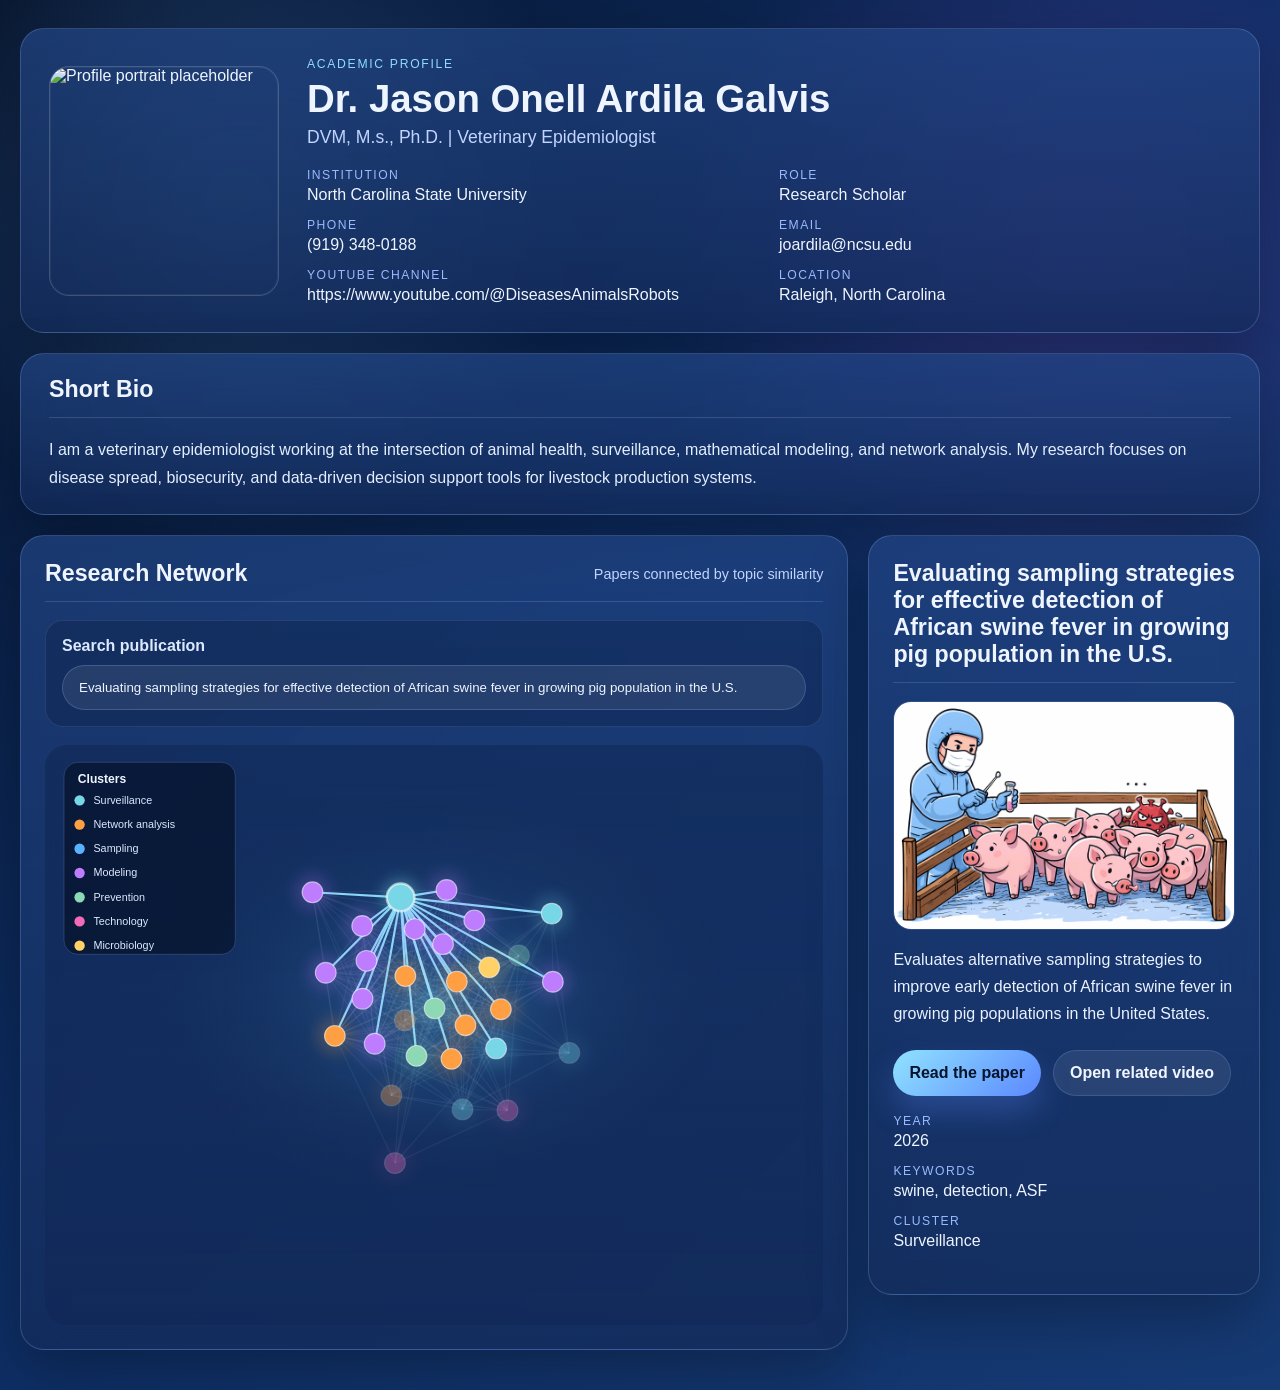
==== index.html @ 54c3e179 "First commit of my CV website" ====
<!DOCTYPE html>
<html lang="en">
<head>
  <meta charset="UTF-8" />
  <meta name="viewport" content="width=device-width, initial-scale=1.0" />
  <title>Academic Research Network</title>
  <meta name="description" content="Interactive academic profile website with a publication network and details panel." />
  <link rel="icon" type="image/png" href="assets/images/favicon.png" />
  <link rel="stylesheet" href="assets/css/main.css" />
</head>
<body>
  <div class="site-shell">
    <header class="hero-card">
      <div class="hero-photo-wrap">
        <img src="assets/images/profile_cv.png" alt="Profile portrait placeholder" class="hero-photo" />
      </div>

      <div class="hero-meta">
        <p class="eyebrow">Academic profile</p>
        <h1>Dr. Jason Onell Ardila Galvis</h1>
        <p class="hero-role">DVM, M.s., Ph.D. | Veterinary Epidemiologist</p>

        <div class="info-grid">
          <div>
            <span class="label">Institution</span>
            <span>North Carolina State University</span>
          </div>
          <div>
            <span class="label">Role</span>
            <span>Research Scholar</span>
          </div>
          <div>
            <span class="label">Phone</span>
            <span>(919) 348-0188</span>
          </div>
          <div>
            <span class="label">Email</span>
            <span>joardila@ncsu.edu</span>
          </div>
          <div>
            <span class="label">Youtube channel</span>
            <span>https://www.youtube.com/@DiseasesAnimalsRobots</span>
          </div>
          <div>
            <span class="label">Location</span>
            <span>Raleigh, North Carolina</span>
          </div>
        </div>
      </div>
    </header>

    <section class="bio-card">
      <div class="section-heading">
        <h2>Short Bio</h2>
      </div>
      <p>
        I am a veterinary epidemiologist working at the intersection of animal health, surveillance,
        mathematical modeling, and network analysis. My research focuses on disease spread,
        biosecurity, and data-driven decision support tools for livestock production systems.
      </p>
    </section>

    <main class="content-grid">
      <section class="network-card">
        <div class="section-heading section-heading-split">
          <h2>Research Network</h2>
          <span class="mini-note">Papers connected by topic similarity</span>
        </div>

        <div class="controls-grid">
          <div class="control-block">
            <label for="publication-search">Search publication</label>
            <input
              id="publication-search"
              name="publication-search"
              type="search"
              list="publication-options"
              placeholder="Type a paper title"
              autocomplete="off"
            />
            <datalist id="publication-options"></datalist>
          </div>

        </div>

        <div class="network-stage">
          <div id="network-tooltip" class="network-tooltip" aria-hidden="true"></div>
          <svg id="network-svg" viewBox="0 0 900 580" role="img" aria-label="Interactive publication network"></svg>
        </div>
      </section>

      <aside class="details-card" id="details-panel">
        <div class="section-heading">
          <h2 id="detail-title">Paper title</h2>
        </div>

        <img id="detail-figure" loading="lazy" src="assets/images/paper-01.png" alt="Selected paper figure. Click to open full-resolution view" class="detail-figure" />

        <p id="detail-summary" class="detail-summary"></p>

        <div class="detail-links">
          <a id="detail-paper-link" href="#" target="_blank" rel="noreferrer" class="button-primary">Read the paper</a>
          <a id="detail-video-link" href="#" target="_blank" rel="noreferrer" class="button-secondary">Open related video</a>
        </div>

        <div class="meta-list">
          <div><span class="label">Year</span><span id="detail-year"></span></div>
          <div><span class="label">Keywords</span><span id="detail-tags"></span></div>
          <div><span class="label">Cluster</span><span id="detail-cluster"></span></div>
        </div>

      </aside>
    </main>
  </div>

  <script src="assets/js/data.js"></script>
  <script src="assets/js/network.js"></script>
  <script src="assets/js/main.js"></script>
</body>
</html>
---- assets/css/main.css ----
:root {
  --bg-1: #07142c;
  --bg-2: #0d2d63;
  --bg-3: #163a74;
  --panel: rgba(24, 52, 106, 0.72);
  --panel-strong: rgba(30, 60, 118, 0.94);
  --border: rgba(164, 194, 255, 0.22);
  --text: #eff5ff;
  --muted: #c2d4ff;
  --accent: #8edcff;
  --accent-2: #6aa1ff;
  --shadow: 0 22px 60px rgba(0, 0, 0, 0.28);
  --radius-xl: 24px;
  --radius-lg: 18px;
  --radius-md: 12px;
  --font-sans: Inter, "Segoe UI", Roboto, Helvetica, Arial, sans-serif;
}

* { box-sizing: border-box; }
html, body { margin: 0; min-height: 100%; }
body {
  font-family: var(--font-sans);
  color: var(--text);
  background:
    radial-gradient(circle at 18% 14%, rgba(101, 172, 255, 0.24), transparent 22%),
    radial-gradient(circle at 84% 18%, rgba(193, 81, 255, 0.18), transparent 26%),
    linear-gradient(135deg, var(--bg-1), var(--bg-2) 45%, var(--bg-3));
}

a { color: inherit; }
img { display: block; max-width: 100%; }

.site-shell {
  width: min(1400px, calc(100% - 40px));
  margin: 28px auto 40px;
}

.hero-card,
.bio-card,
.network-card,
.details-card {
  background: linear-gradient(180deg, rgba(34, 70, 134, 0.68), rgba(20, 43, 90, 0.72));
  border: 1px solid var(--border);
  border-radius: var(--radius-xl);
  box-shadow: var(--shadow);
  backdrop-filter: blur(18px);
}

.hero-card {
  display: grid;
  grid-template-columns: 230px 1fr;
  gap: 28px;
  padding: 28px;
  align-items: center;
}

.hero-photo-wrap {
  width: 100%;
  border-radius: 20px;
  overflow: hidden;
  border: 1px solid rgba(255, 255, 255, 0.18);
  box-shadow: inset 0 0 0 1px rgba(255, 255, 255, 0.06);
}

.hero-photo {
  width: 100%;
  aspect-ratio: 1 / 1;
  object-fit: cover;
}

.eyebrow {
  margin: 0 0 8px;
  color: var(--accent);
  text-transform: uppercase;
  letter-spacing: 0.14em;
  font-size: 0.76rem;
}

h1 {
  margin: 0 0 8px;
  font-size: clamp(2rem, 3vw, 3.2rem);
  line-height: 1.05;
}

.hero-role {
  margin: 0 0 20px;
  color: var(--muted);
  font-size: 1.1rem;
}

.info-grid {
  display: grid;
  grid-template-columns: repeat(2, minmax(220px, 1fr));
  gap: 14px 20px;
}

.info-grid > div,
.meta-list > div {
  display: flex;
  flex-direction: column;
  gap: 4px;
}

.label {
  font-size: 0.76rem;
  text-transform: uppercase;
  letter-spacing: 0.12em;
  color: #9abaff;
}

.bio-card {
  margin-top: 20px;
  padding: 22px 28px;
}

.bio-card p {
  margin: 0;
  line-height: 1.75;
  color: #e3eeff;
}

.content-grid {
  margin-top: 20px;
  display: grid;
  grid-template-columns: minmax(0, 1.65fr) minmax(320px, 0.78fr);
  gap: 20px;
  align-items: start;
}

.network-card { padding: 24px; }
.details-card { padding: 24px; position: sticky; top: 20px; }

.section-heading {
  display: flex;
  align-items: center;
  justify-content: space-between;
  gap: 12px;
  margin-bottom: 18px;
  padding-bottom: 14px;
  border-bottom: 1px solid rgba(184, 206, 255, 0.18);
}

.section-heading h2 {
  margin: 0;
  font-size: 1.45rem;
}

.mini-note {
  color: var(--muted);
  font-size: 0.9rem;
}

.controls-grid {
  display: grid;
  grid-template-columns: 1fr;
  gap: 16px;
  margin-bottom: 18px;
}

.control-block {
  padding: 16px;
  border-radius: var(--radius-lg);
  background: rgba(10, 24, 54, 0.28);
  border: 1px solid rgba(167, 198, 255, 0.12);
}

.control-block label {
  display: block;
  margin-bottom: 10px;
  color: #dce9ff;
  font-weight: 600;
}

input[type="search"] {
  width: 100%;
  border: 1px solid rgba(159, 194, 255, 0.22);
  border-radius: 999px;
  background: rgba(255, 255, 255, 0.08);
  color: var(--text);
  padding: 14px 16px;
  outline: none;
}

input[type="search"]::placeholder { color: rgba(225, 236, 255, 0.58); }


.network-stage {
  position: relative;
  min-height: 580px;
  border-radius: 22px;
  background:
    radial-gradient(circle at 50% 45%, rgba(77, 195, 255, 0.09), transparent 26%),
    linear-gradient(180deg, rgba(7, 22, 54, 0.28), rgba(8, 20, 48, 0.1));
  overflow: hidden;
}

#network-svg {
  width: 100%;
  height: auto;
  display: block;
}

.network-edge {
  stroke: rgba(198, 221, 255, 0.35);
  stroke-width: 1.5;
  transition: opacity 0.2s ease, stroke-width 0.2s ease, stroke 0.2s ease;
}
.network-edge.is-active {
  stroke: rgba(146, 224, 255, 0.95);
  stroke-width: 2.5;
}
.network-edge.is-muted { opacity: 0.18; }

.network-node-glow {
  filter: blur(8px);
  pointer-events: none;
}

.network-node {
  stroke: rgba(255, 255, 255, 0.58);
  stroke-width: 1.25;
  cursor: pointer;
  transition: transform 0.2s ease, opacity 0.2s ease, stroke-width 0.2s ease;
}
.network-node:hover,
.network-node.is-selected {
  stroke-width: 2.8;
}
.network-node.is-muted { opacity: 0.32; }


.network-legend-box {
  fill: rgba(7, 18, 42, 0.7);
  stroke: rgba(165, 198, 255, 0.22);
  stroke-width: 1;
}

.network-legend-title {
  fill: #eff5ff;
  font-size: 14px;
  font-weight: 700;
}

.network-legend-label {
  fill: #dbe8ff;
  font-size: 12.5px;
}

.network-tooltip {
  position: absolute;
  z-index: 3;
  padding: 10px 12px;
  border-radius: 12px;
  background: rgba(8, 14, 34, 0.9);
  border: 1px solid rgba(150, 191, 255, 0.28);
  color: #fff;
  font-size: 0.92rem;
  max-width: 280px;
  line-height: 1.35;
  box-shadow: 0 16px 38px rgba(0, 0, 0, 0.28);
  opacity: 0;
  transform: translateY(8px);
  pointer-events: none;
  transition: opacity 0.16s ease, transform 0.16s ease;
}
.network-tooltip.is-visible {
  opacity: 1;
  transform: translateY(0);
}

.detail-figure {
  width: 100%;
  border-radius: 18px;
  border: 1px solid rgba(171, 201, 255, 0.15);
  margin-bottom: 16px;
}

.detail-summary {
  color: #eaf2ff;
  line-height: 1.7;
  min-height: 86px;
}

.detail-links {
  display: flex;
  flex-wrap: wrap;
  gap: 12px;
  margin: 18px 0;
}

.button-primary,
.button-secondary {
  display: inline-flex;
  align-items: center;
  justify-content: center;
  min-height: 46px;
  padding: 0 16px;
  border-radius: 999px;
  text-decoration: none;
  font-weight: 700;
  transition: transform 0.2s ease, box-shadow 0.2s ease;
}
.button-primary {
  background: linear-gradient(135deg, #90e3ff, #5b88ff);
  color: #07142c;
  box-shadow: 0 16px 30px rgba(91, 136, 255, 0.28);
}
.button-secondary {
  background: rgba(255, 255, 255, 0.08);
  border: 1px solid rgba(158, 193, 255, 0.18);
}
.button-primary:hover,
.button-secondary:hover { transform: translateY(-1px); }

.meta-list {
  display: grid;
  grid-template-columns: 1fr;
  gap: 14px;
  margin-top: 6px;
  margin-bottom: 20px;
}


@media (max-width: 1080px) {
  .content-grid { grid-template-columns: 1fr; }
  .details-card { position: static; }
}

@media (max-width: 760px) {
  .site-shell { width: min(100% - 24px, 1400px); }
  .hero-card {
    grid-template-columns: 1fr;
    text-align: center;
  }
  .hero-photo-wrap {
    width: min(220px, 100%);
    margin: 0 auto;
  }
  .info-grid,
  .controls-grid { grid-template-columns: 1fr; }
}
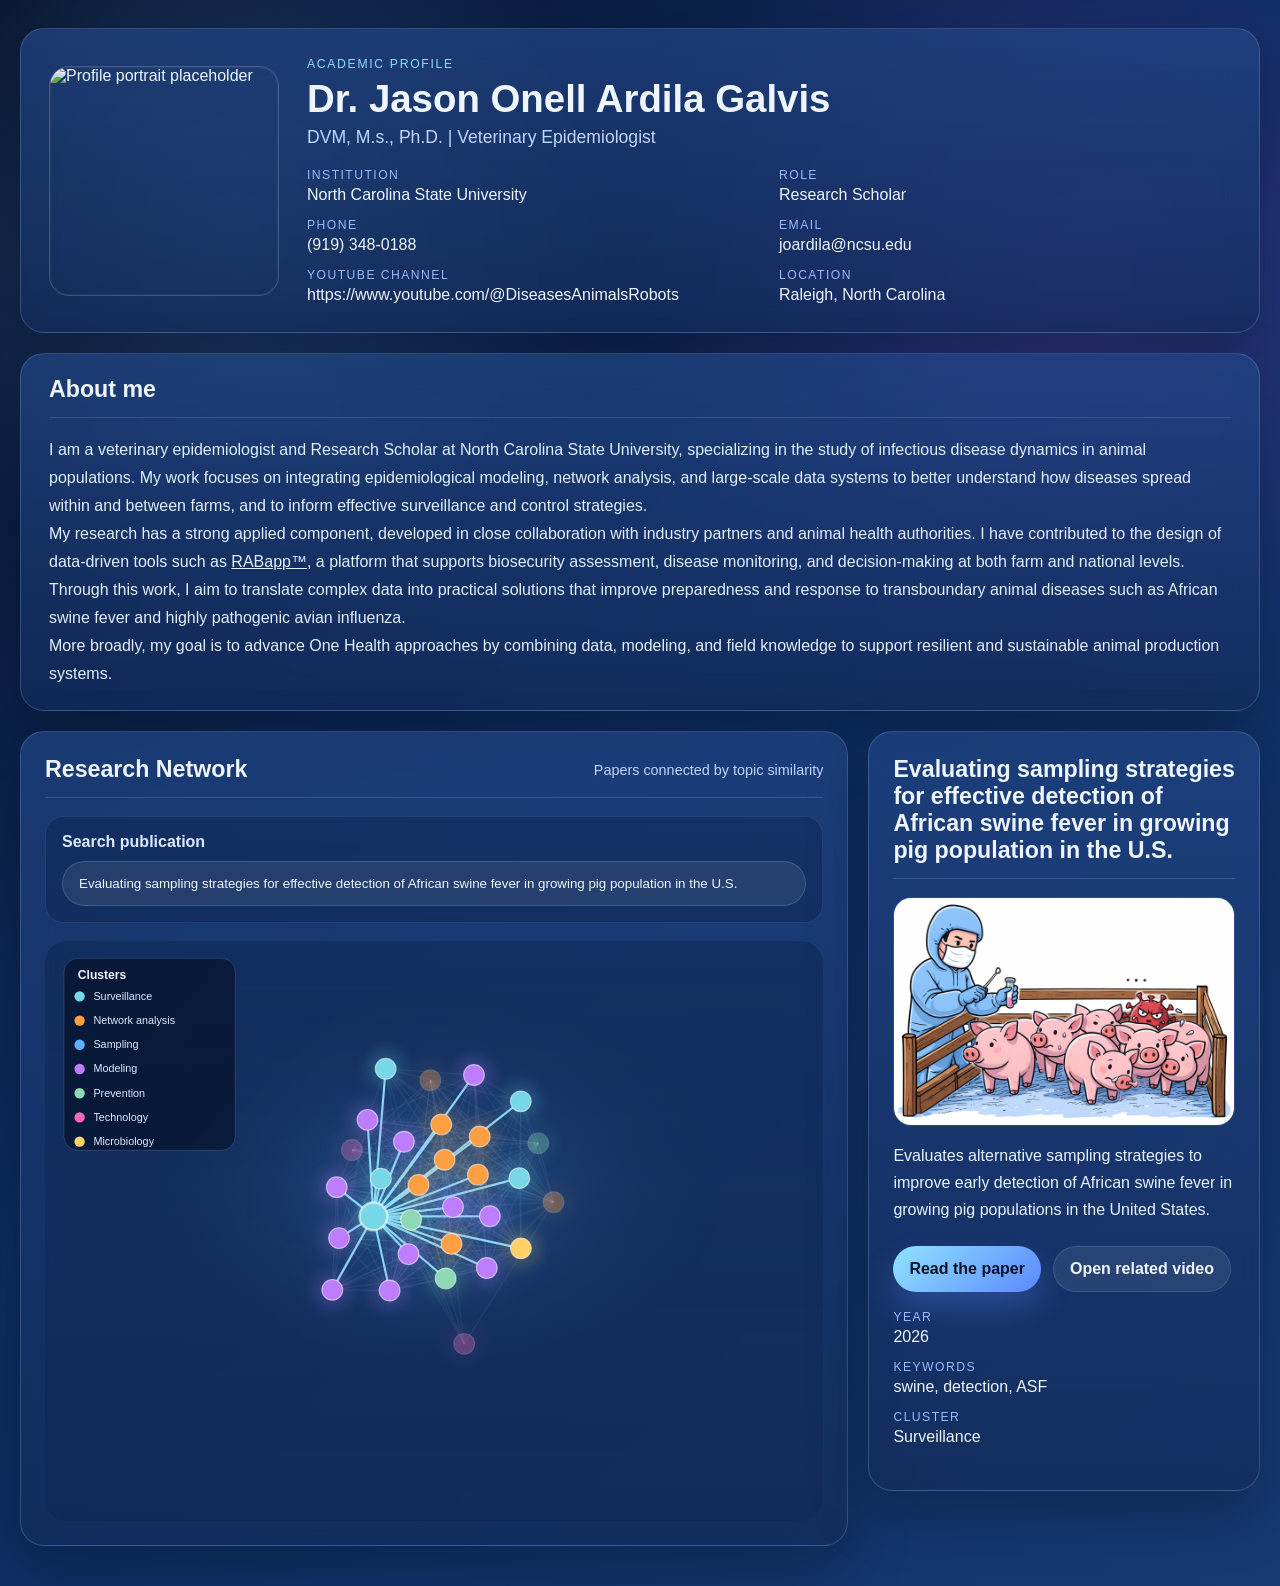
==== commit 12b5f2ed: "added about me" ====
--- a/index.html
+++ b/index.html
@@ -51,13 +51,19 @@
 
     <section class="bio-card">
       <div class="section-heading">
-        <h2>Short Bio</h2>
+        <h2>About me</h2>
       </div>
       <p>
-        I am a veterinary epidemiologist working at the intersection of animal health, surveillance,
-        mathematical modeling, and network analysis. My research focuses on disease spread,
-        biosecurity, and data-driven decision support tools for livestock production systems.
-      </p>
+      I am a veterinary epidemiologist and Research Scholar at North Carolina State University, specializing in the study of infectious disease dynamics in animal populations. My work focuses on integrating epidemiological modeling, network analysis, and large-scale data systems to better understand how diseases spread within and between farms, and to inform effective surveillance and control strategies.
+    </p>
+    <p>
+      My research has a strong applied component, developed in close collaboration with industry partners and animal health authorities. I have contributed to the design of data-driven tools such as 
+      <a href="https://rabapp.org/" target="_blank" rel="noopener noreferrer">RABapp™</a>, 
+      a platform that supports biosecurity assessment, disease monitoring, and decision-making at both farm and national levels. Through this work, I aim to translate complex data into practical solutions that improve preparedness and response to transboundary animal diseases such as African swine fever and highly pathogenic avian influenza.
+    </p>
+    <p>
+      More broadly, my goal is to advance One Health approaches by combining data, modeling, and field knowledge to support resilient and sustainable animal production systems.
+    </p>
     </section>
 
     <main class="content-grid">
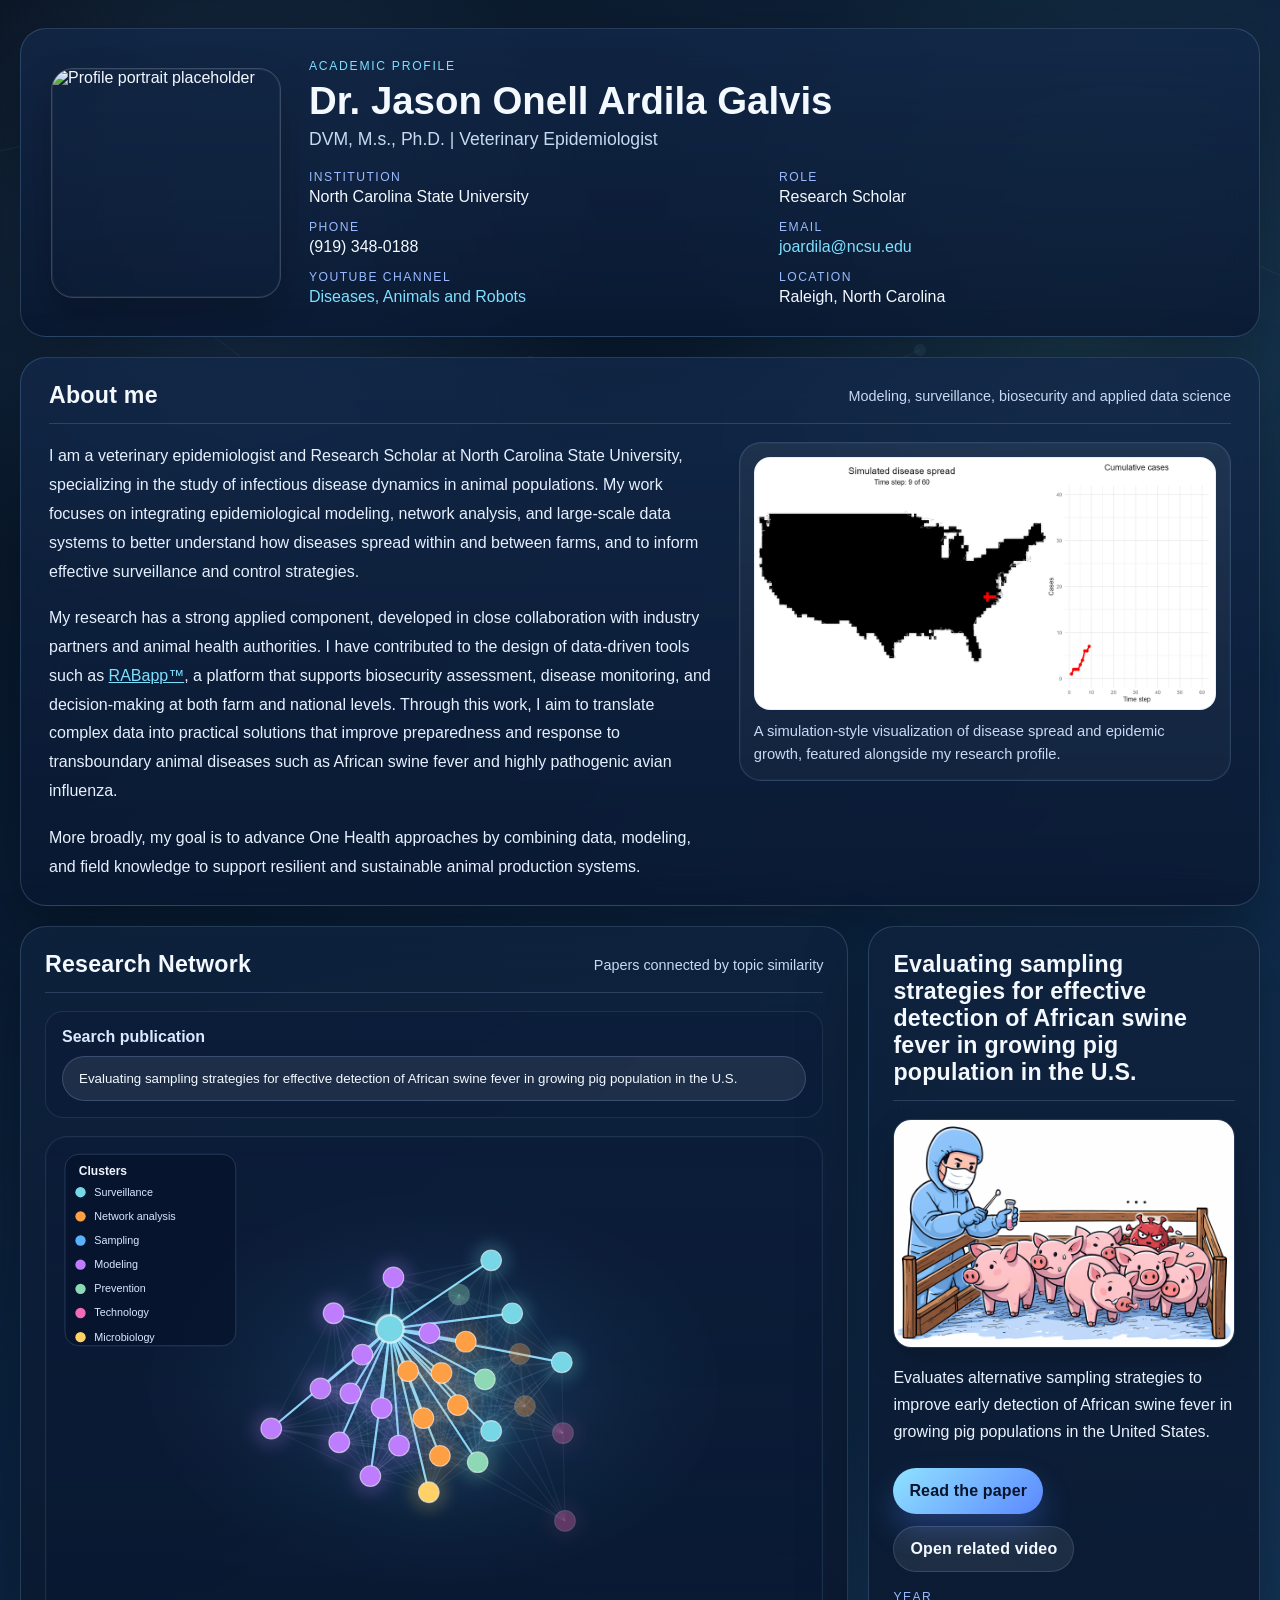
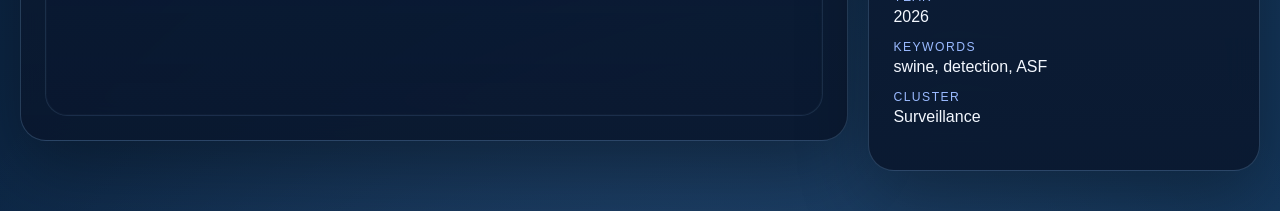
==== commit 194eddda: "new version" ====
--- a/index.html
+++ b/index.html
@@ -9,6 +9,7 @@
   <link rel="stylesheet" href="assets/css/main.css" />
 </head>
 <body>
+  <div class="page-backdrop" aria-hidden="true"></div>
   <div class="site-shell">
     <header class="hero-card">
       <div class="hero-photo-wrap">
@@ -35,11 +36,11 @@
           </div>
           <div>
             <span class="label">Email</span>
-            <span>joardila@ncsu.edu</span>
+            <span><a href="mailto:joardila@ncsu.edu" class="inline-link">joardila@ncsu.edu</a></span>
           </div>
           <div>
             <span class="label">Youtube channel</span>
-            <span>https://www.youtube.com/@DiseasesAnimalsRobots</span>
+            <span><a href="https://www.youtube.com/@DiseasesAnimalsRobots" target="_blank" rel="noopener noreferrer" class="inline-link">Diseases, Animals and Robots</a></span>
           </div>
           <div>
             <span class="label">Location</span>
@@ -52,7 +53,10 @@
     <section class="bio-card">
       <div class="section-heading">
         <h2>About me</h2>
+        <span class="mini-note">Modeling, surveillance, biosecurity and applied data science</span>
       </div>
+      <div class="bio-layout">
+        <div class="bio-copy">
       <p>
       I am a veterinary epidemiologist and Research Scholar at North Carolina State University, specializing in the study of infectious disease dynamics in animal populations. My work focuses on integrating epidemiological modeling, network analysis, and large-scale data systems to better understand how diseases spread within and between farms, and to inform effective surveillance and control strategies.
     </p>
@@ -64,6 +68,12 @@
     <p>
       More broadly, my goal is to advance One Health approaches by combining data, modeling, and field knowledge to support resilient and sustainable animal production systems.
     </p>
+        </div>
+        <figure class="bio-media-card">
+          <img src="assets/images/disease_spread_NC.gif" alt="Animated map showing simulated disease spread and cumulative cases over time" class="bio-gif" />
+          <figcaption>A simulation-style visualization of disease spread and epidemic growth, featured alongside my research profile.</figcaption>
+        </figure>
+      </div>
     </section>
 
     <main class="content-grid">
--- a/assets/css/main.css
+++ b/assets/css/main.css
@@ -1,19 +1,20 @@
 :root {
-  --bg-1: #07142c;
-  --bg-2: #0d2d63;
-  --bg-3: #163a74;
-  --panel: rgba(24, 52, 106, 0.72);
-  --panel-strong: rgba(30, 60, 118, 0.94);
-  --border: rgba(164, 194, 255, 0.22);
-  --text: #eff5ff;
-  --muted: #c2d4ff;
-  --accent: #8edcff;
-  --accent-2: #6aa1ff;
-  --shadow: 0 22px 60px rgba(0, 0, 0, 0.28);
-  --radius-xl: 24px;
+  --bg-1: #06111f;
+  --bg-2: #0b2340;
+  --bg-3: #14365a;
+  --panel: rgba(12, 28, 50, 0.74);
+  --panel-strong: rgba(13, 34, 62, 0.94);
+  --border: rgba(156, 204, 255, 0.2);
+  --text: #f4f8ff;
+  --muted: #c8d9f3;
+  --accent: #7ee0ff;
+  --accent-2: #7bb6ff;
+  --accent-3: #8be7c4;
+  --shadow: 0 26px 70px rgba(0, 0, 0, 0.32);
+  --radius-xl: 26px;
   --radius-lg: 18px;
   --radius-md: 12px;
-  --font-sans: Inter, "Segoe UI", Roboto, Helvetica, Arial, sans-serif;
+  --font-sans: "Aptos", "Inter", "Segoe UI", Roboto, Helvetica, Arial, sans-serif;
 }
 
 * { box-sizing: border-box; }
@@ -22,15 +23,38 @@
   font-family: var(--font-sans);
   color: var(--text);
   background:
-    radial-gradient(circle at 18% 14%, rgba(101, 172, 255, 0.24), transparent 22%),
-    radial-gradient(circle at 84% 18%, rgba(193, 81, 255, 0.18), transparent 26%),
-    linear-gradient(135deg, var(--bg-1), var(--bg-2) 45%, var(--bg-3));
+    radial-gradient(circle at 18% 14%, rgba(101, 172, 255, 0.18), transparent 20%),
+    radial-gradient(circle at 84% 18%, rgba(130, 231, 196, 0.12), transparent 22%),
+    radial-gradient(circle at 50% 120%, rgba(123, 182, 255, 0.18), transparent 34%),
+    linear-gradient(135deg, var(--bg-1), var(--bg-2) 48%, var(--bg-3));
+}
+
+body::before {
+  content: "";
+  position: fixed;
+  inset: 0;
+  pointer-events: none;
+  background: linear-gradient(180deg, rgba(255,255,255,0.02), rgba(255,255,255,0));
+}
+
+
+.page-backdrop {
+  position: fixed;
+  inset: 0;
+  pointer-events: none;
+  opacity: 0.34;
+  background-image:
+    url("data:image/svg+xml,%3Csvg xmlns='http://www.w3.org/2000/svg' viewBox='0 0 1600 900'%3E%3Cg fill='none' stroke='%238fdcff' stroke-opacity='0.18' stroke-width='1.4'%3E%3Cpath d='M120 160 L340 110 L540 190 L740 130 L980 240 L1210 170 L1450 280'/%3E%3Cpath d='M190 590 L400 480 L620 560 L850 470 L1080 560 L1320 500'/%3E%3Cpath d='M300 280 L470 410 L690 360 L900 430 L1080 350'/%3E%3C/g%3E%3Cg fill='%2397cfff' fill-opacity='0.28'%3E%3Ccircle cx='120' cy='160' r='5'/%3E%3Ccircle cx='340' cy='110' r='4'/%3E%3Ccircle cx='540' cy='190' r='6'/%3E%3Ccircle cx='740' cy='130' r='4'/%3E%3Ccircle cx='980' cy='240' r='6'/%3E%3Ccircle cx='1210' cy='170' r='4'/%3E%3Ccircle cx='1450' cy='280' r='6'/%3E%3Ccircle cx='190' cy='590' r='5'/%3E%3Ccircle cx='400' cy='480' r='6'/%3E%3Ccircle cx='620' cy='560' r='5'/%3E%3Ccircle cx='850' cy='470' r='6'/%3E%3Ccircle cx='1080' cy='560' r='4'/%3E%3Ccircle cx='1320' cy='500' r='6'/%3E%3Ccircle cx='300' cy='280' r='5'/%3E%3Ccircle cx='470' cy='410' r='6'/%3E%3Ccircle cx='690' cy='360' r='4'/%3E%3Ccircle cx='900' cy='430' r='5'/%3E%3Ccircle cx='1080' cy='350' r='6'/%3E%3C/g%3E%3C/svg%3E");
+  background-size: cover;
+  background-position: center;
 }
 
 a { color: inherit; }
 img { display: block; max-width: 100%; }
 
 .site-shell {
+  position: relative;
+  z-index: 1;
   width: min(1400px, calc(100% - 40px));
   margin: 28px auto 40px;
 }
@@ -39,7 +63,7 @@
 .bio-card,
 .network-card,
 .details-card {
-  background: linear-gradient(180deg, rgba(34, 70, 134, 0.68), rgba(20, 43, 90, 0.72));
+  background: linear-gradient(180deg, rgba(18, 40, 73, 0.76), rgba(10, 24, 49, 0.84));
   border: 1px solid var(--border);
   border-radius: var(--radius-xl);
   box-shadow: var(--shadow);
@@ -50,16 +74,16 @@
   display: grid;
   grid-template-columns: 230px 1fr;
   gap: 28px;
-  padding: 28px;
+  padding: 30px;
   align-items: center;
 }
 
 .hero-photo-wrap {
   width: 100%;
-  border-radius: 20px;
+  border-radius: 22px;
   overflow: hidden;
   border: 1px solid rgba(255, 255, 255, 0.18);
-  box-shadow: inset 0 0 0 1px rgba(255, 255, 255, 0.06);
+  box-shadow: 0 18px 38px rgba(0, 0, 0, 0.24), inset 0 0 0 1px rgba(255, 255, 255, 0.06);
 }
 
 .hero-photo {
@@ -339,3 +363,110 @@
   .info-grid,
   .controls-grid { grid-template-columns: 1fr; }
 }
+
+
+.hero-meta h1 {
+  text-wrap: balance;
+}
+
+.inline-link {
+  color: var(--accent);
+  text-decoration: none;
+}
+
+.inline-link:hover {
+  text-decoration: underline;
+}
+
+.bio-card {
+  margin-top: 20px;
+  padding: 24px 28px;
+}
+
+.bio-layout {
+  display: grid;
+  grid-template-columns: minmax(0, 1.15fr) minmax(320px, 0.85fr);
+  gap: 24px;
+  align-items: start;
+}
+
+.bio-copy {
+  display: grid;
+  gap: 18px;
+}
+
+.bio-card p {
+  margin: 0;
+  line-height: 1.8;
+  color: #e6f0ff;
+  font-size: 1rem;
+}
+
+.bio-card a {
+  color: var(--accent);
+}
+
+.bio-media-card {
+  margin: 0;
+  padding: 14px;
+  border-radius: 22px;
+  background: linear-gradient(180deg, rgba(255,255,255,0.06), rgba(255,255,255,0.03));
+  border: 1px solid rgba(155, 204, 255, 0.16);
+  box-shadow: inset 0 0 0 1px rgba(255,255,255,0.03);
+}
+
+.bio-gif {
+  width: 100%;
+  border-radius: 16px;
+  border: 1px solid rgba(172, 204, 255, 0.18);
+  background: rgba(255,255,255,0.96);
+}
+
+.bio-media-card figcaption {
+  margin-top: 10px;
+  color: var(--muted);
+  line-height: 1.55;
+  font-size: 0.92rem;
+}
+
+.network-card,
+.details-card {
+  background: linear-gradient(180deg, rgba(15, 34, 61, 0.84), rgba(9, 23, 45, 0.9));
+}
+
+.section-heading h2 {
+  letter-spacing: 0.01em;
+}
+
+.network-stage {
+  min-height: 580px;
+  border: 1px solid rgba(156, 204, 255, 0.12);
+  box-shadow: inset 0 0 0 1px rgba(255,255,255,0.02);
+}
+
+.detail-figure {
+  box-shadow: 0 14px 30px rgba(0,0,0,0.18);
+}
+
+.button-primary,
+.button-secondary {
+  letter-spacing: 0.01em;
+}
+
+.button-secondary:hover,
+.button-primary:hover {
+  box-shadow: 0 10px 22px rgba(0,0,0,0.16);
+}
+
+@media (max-width: 1080px) {
+  .bio-layout { grid-template-columns: 1fr; }
+}
+
+@media (max-width: 760px) {
+  .bio-card,
+  .network-card,
+  .details-card,
+  .hero-card { padding: 20px; }
+
+  .bio-media-card { padding: 10px; }
+}
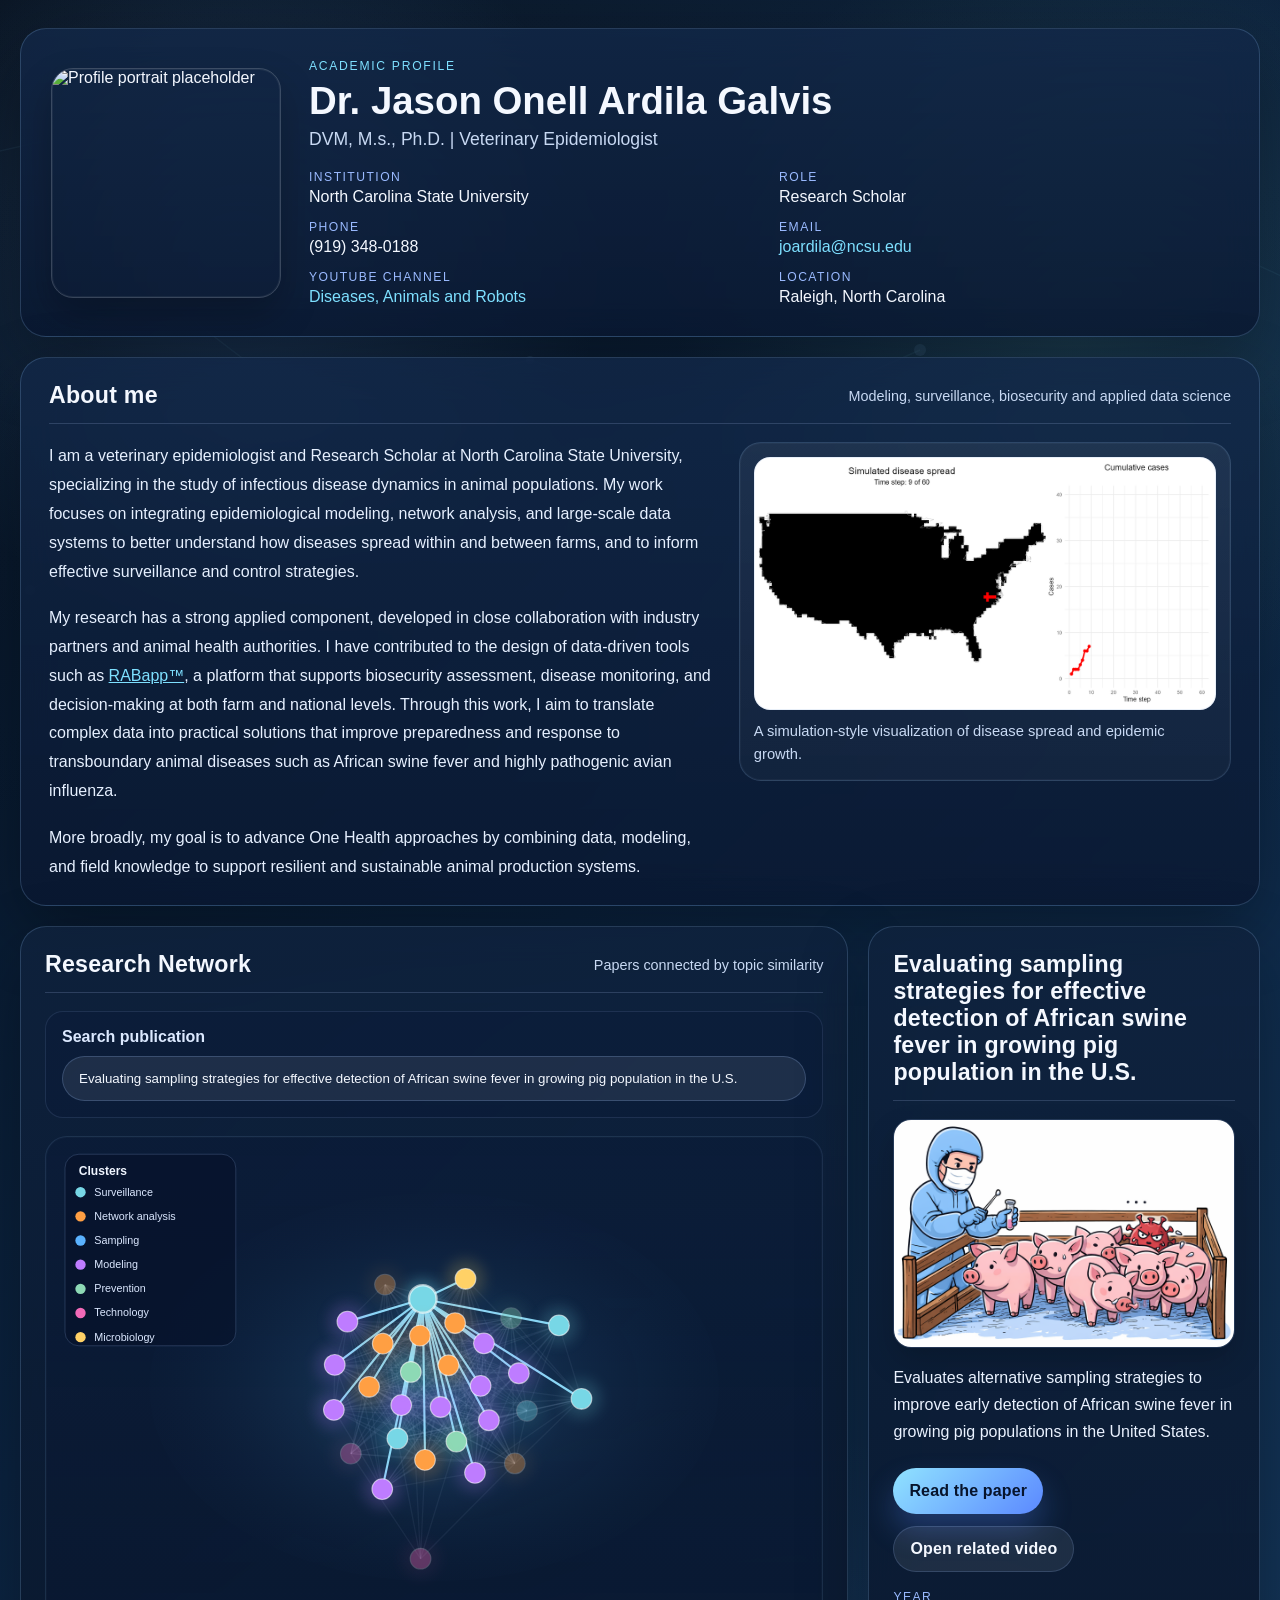
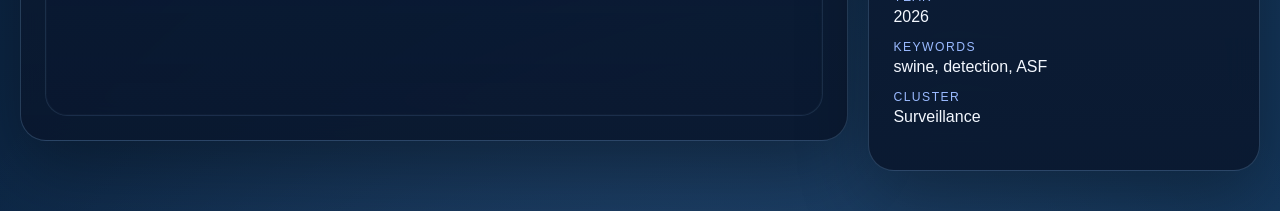
==== commit 346da795: "added text" ====
--- a/index.html
+++ b/index.html
@@ -71,7 +71,7 @@
         </div>
         <figure class="bio-media-card">
           <img src="assets/images/disease_spread_NC.gif" alt="Animated map showing simulated disease spread and cumulative cases over time" class="bio-gif" />
-          <figcaption>A simulation-style visualization of disease spread and epidemic growth, featured alongside my research profile.</figcaption>
+          <figcaption>A simulation-style visualization of disease spread and epidemic growth.</figcaption>
         </figure>
       </div>
     </section>
